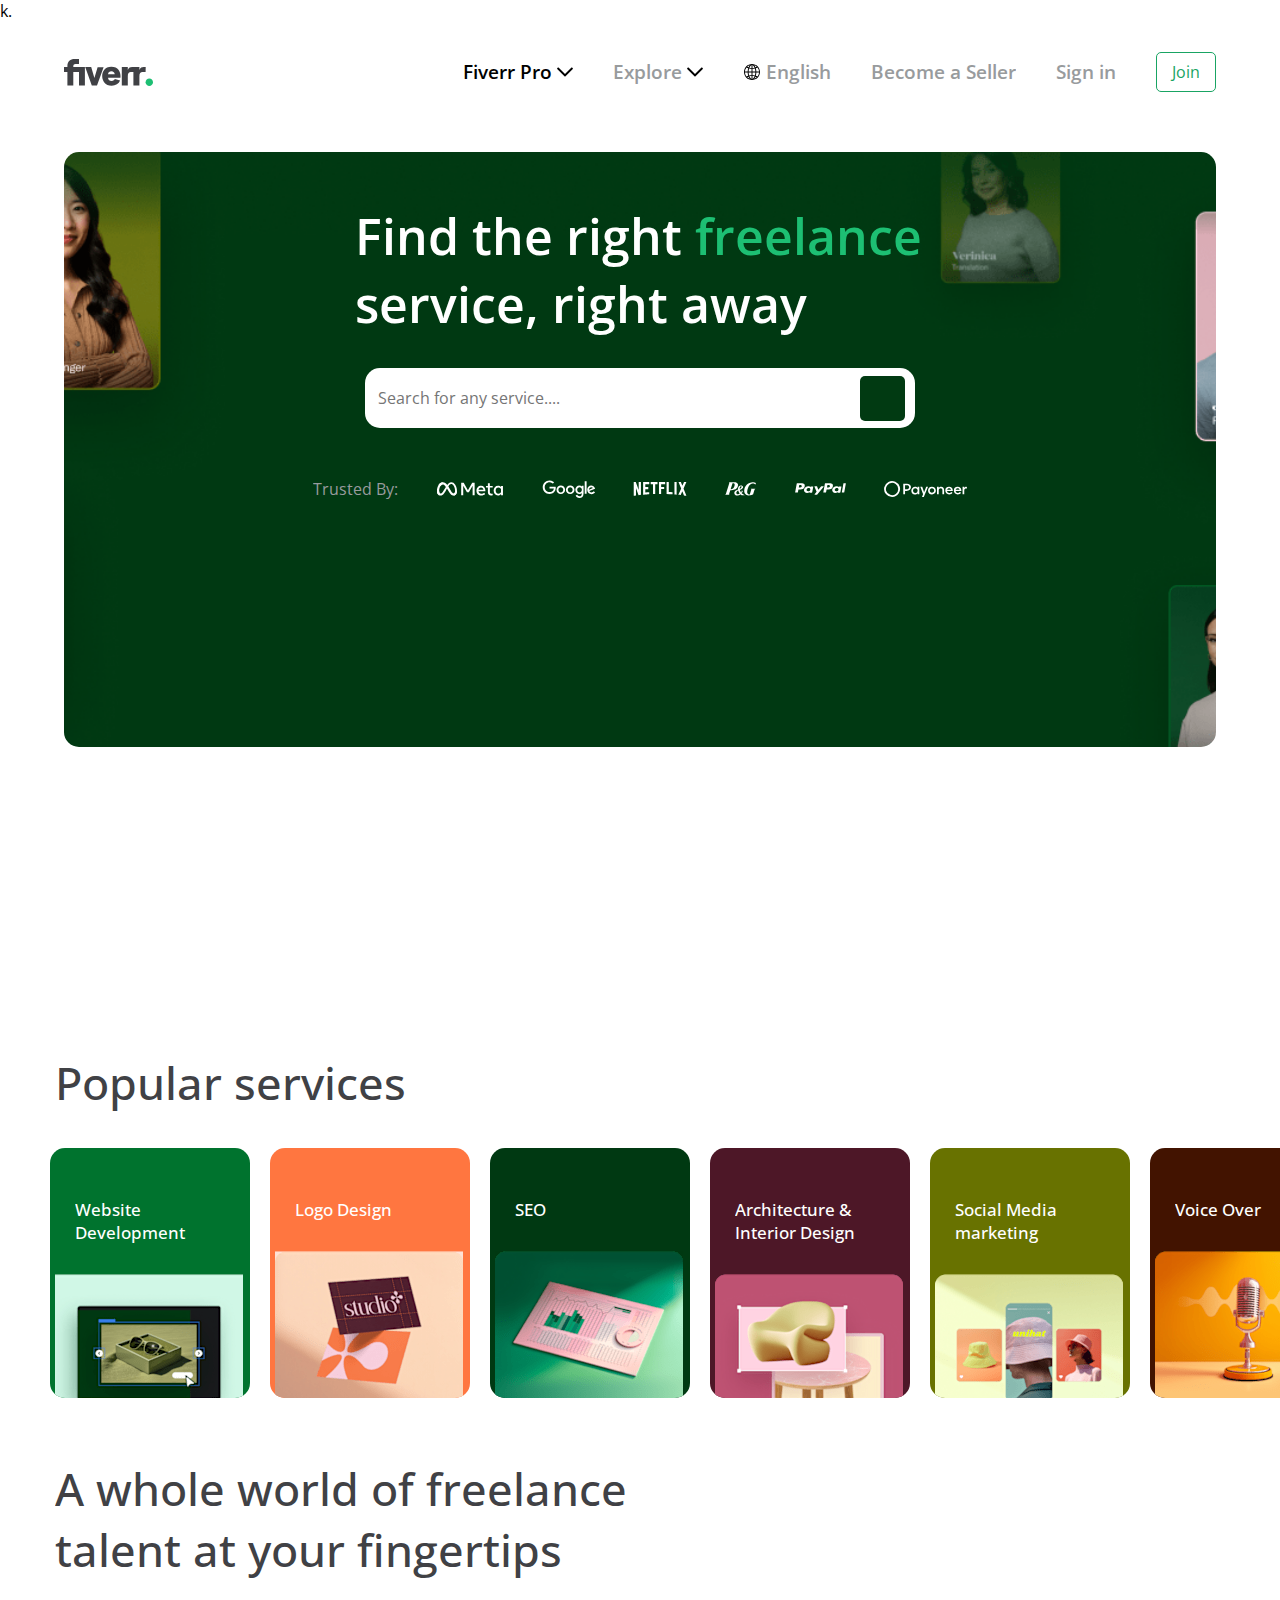
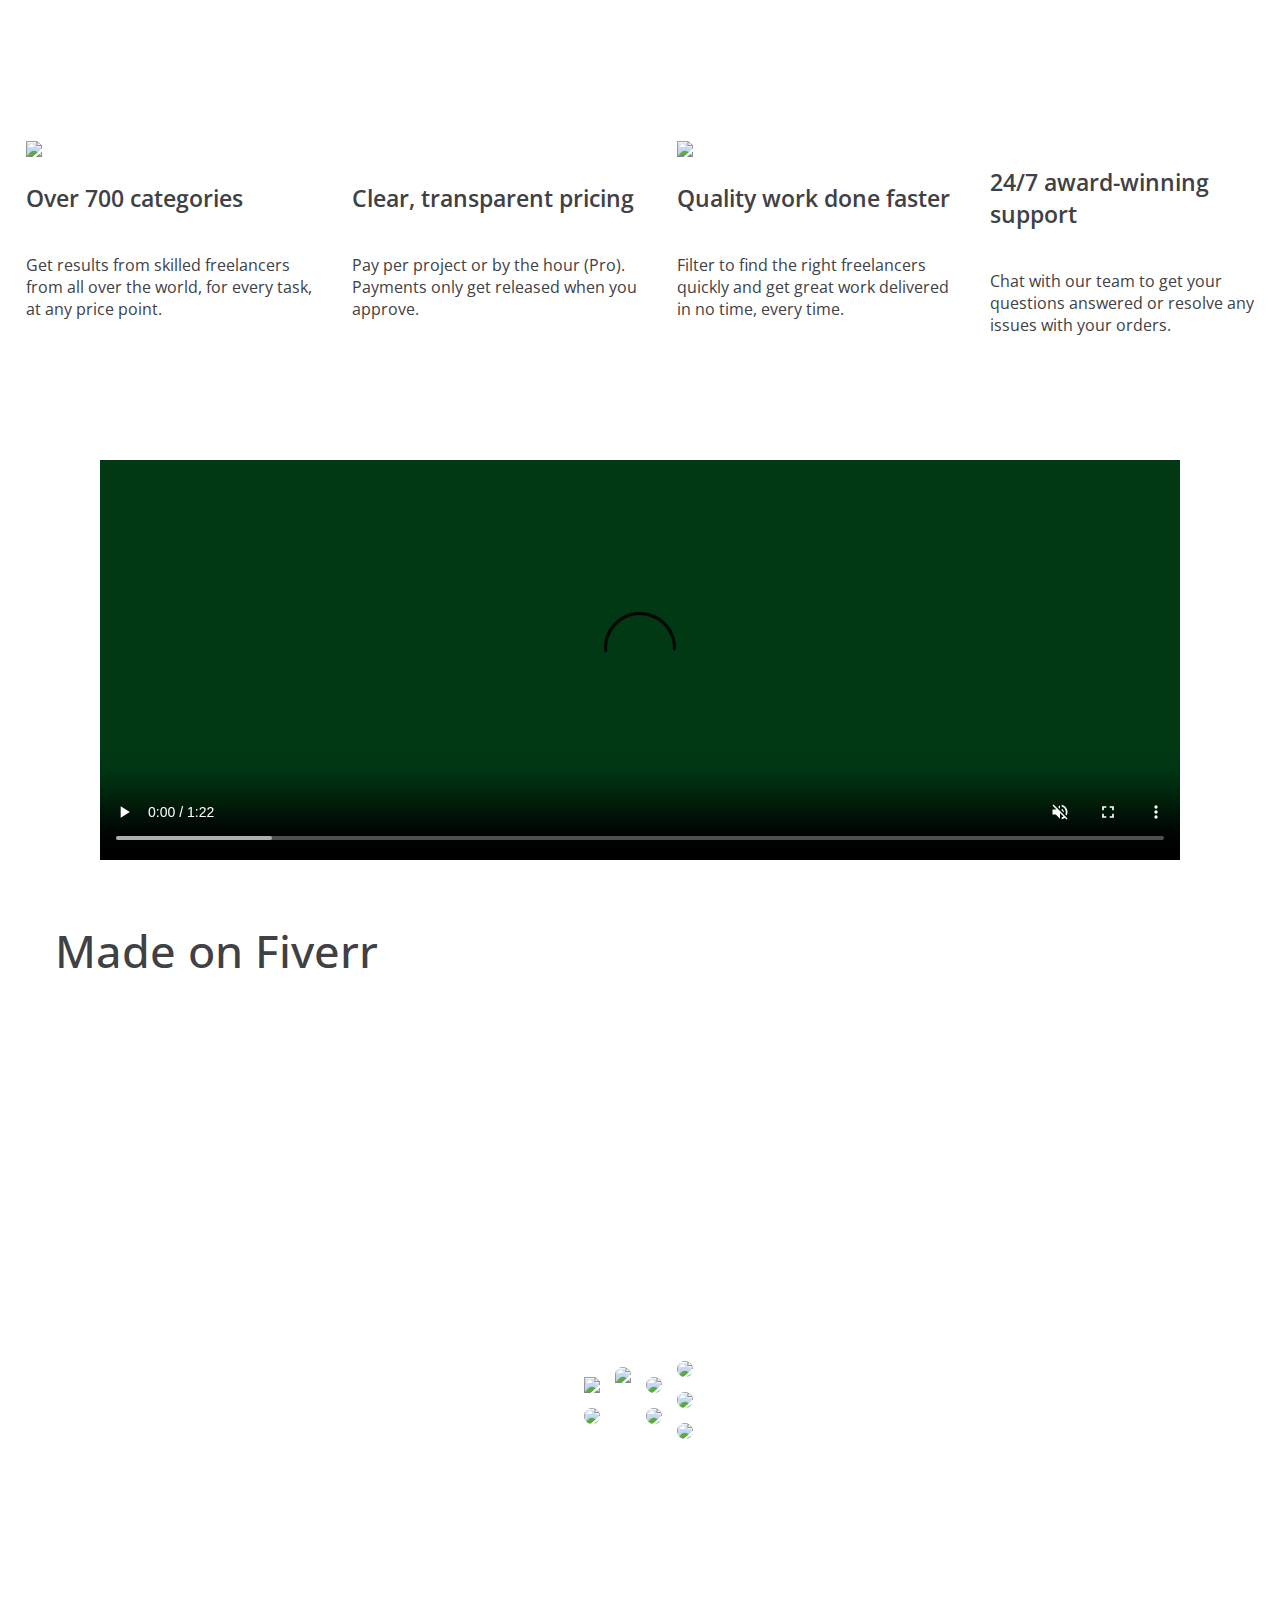
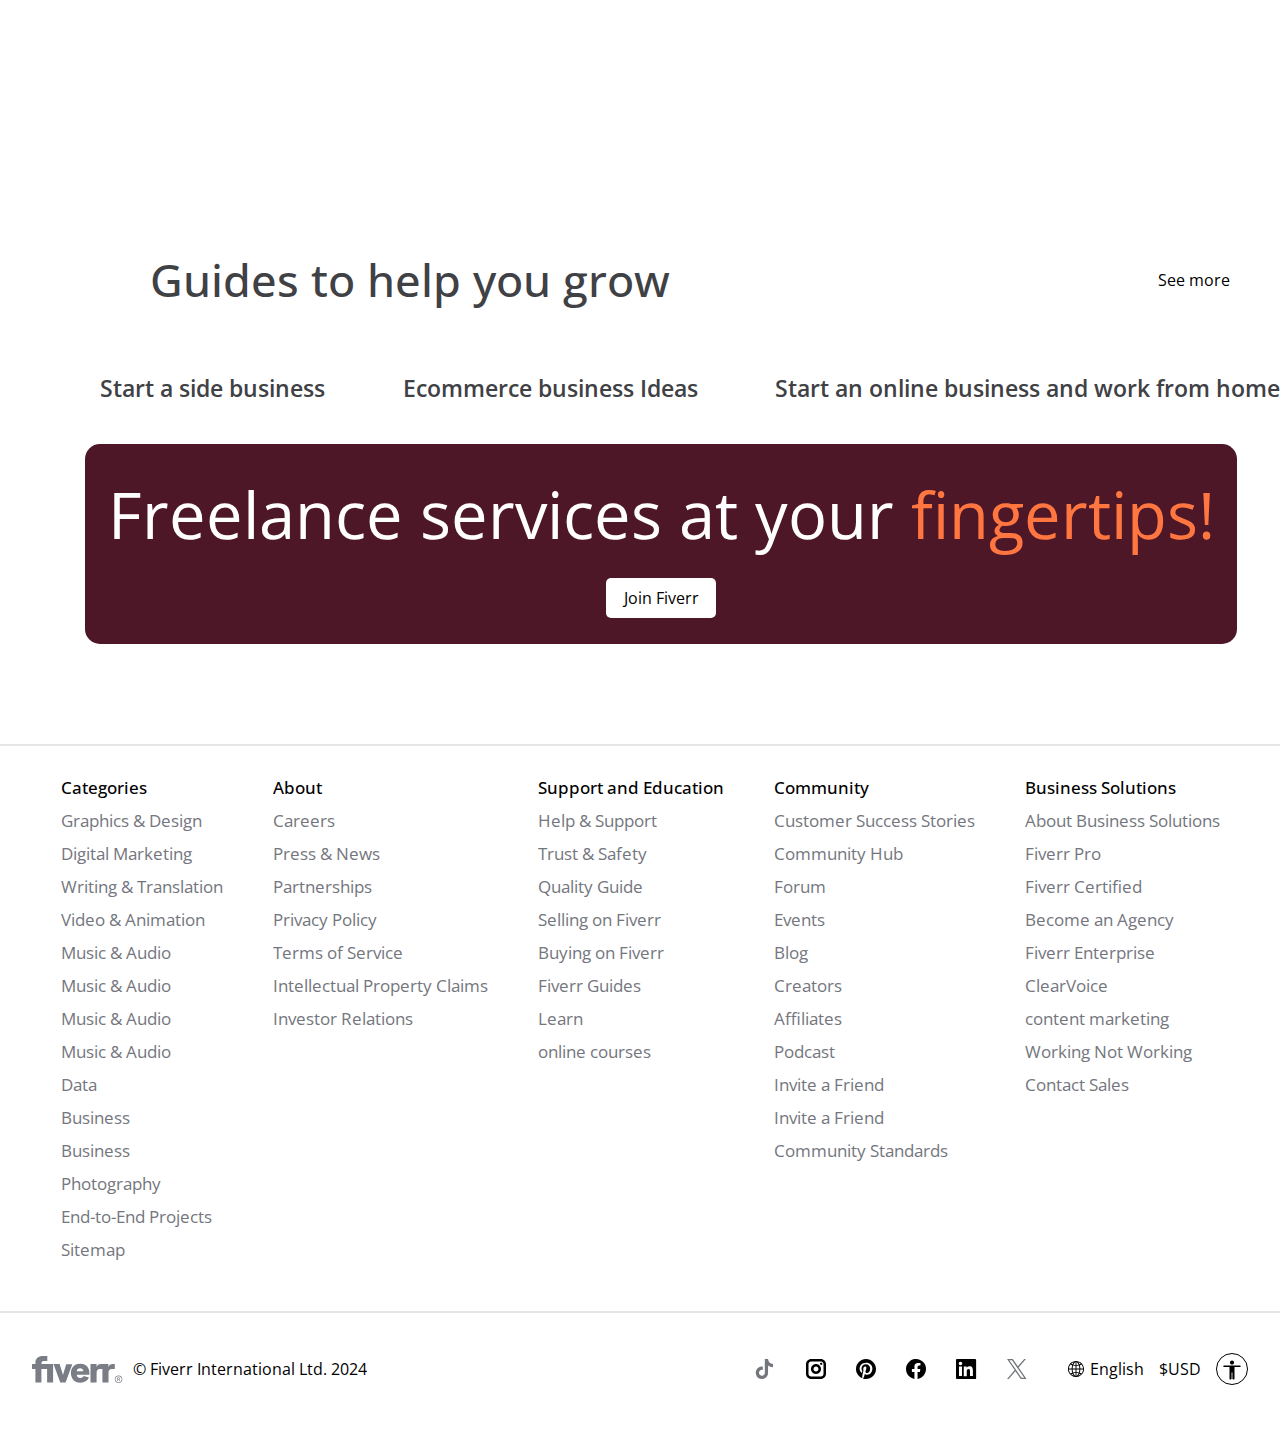
==== index.html @ 49eac2d9 "Rename fiverr.html to index.html" ====
<!DOCTYPE html>k.
<html lang="en">
<head>
    <meta charset="UTF-8">
    <meta http-equiv="X-UA-Compatible" content="IE=edge">
    <meta name="viewport" content="width=device-width, initial-scale=1.0">
    <title>fiverr | freelancing services</title>
    <link rel="stylesheet" href="fiverr.css">
    <link rel="stylesheet" href="https://fonts.googleapis.com/css2?family=Material+Symbols+Outlined:opsz,wght,FILL,GRAD@20..48,100..700,0..1,-50..200" />
    <link rel="preconnect" href="https://fonts.googleapis.com">
<link rel="preconnect" href="https://fonts.gstatic.com" crossorigin>
<link href="https://fonts.googleapis.com/css2?family=Open+Sans:ital,wght@0,300..800;1,300..800&display=swap" rel="stylesheet">
<link rel="icon" href="./favicon-16x16.74a458e.png">
</head>
<body>
 <div class="headercontainer">
    <div class="headerwrapper">
      <ion-icon name="menu-outline" class="menu"></ion-icon>
        <img src="./1e2366f4-18eb-4be0-b9a8-5302998aec8d.svg" class="logo">
        <div class="navs">
          <div class="nav1">
            <p  class="text6">Fiverr Pro</p>
            <img src="./80945bed-a5a5-4a89-9b7e-5814ccd77b61.svg" class="icon">
          </div>
          <div class="nav1">
            <p  class="text">Explore</p>
            <img src="./80945bed-a5a5-4a89-9b7e-5814ccd77b61.svg" class="icon">
          </div>
        <div class="nav1">
            <img src="./7c434e2d-4576-4649-bb97-3637333905e9.svg" class="icon">
            <p class="text">English</p>
        </div>
        <p  class="text">
            Become a Seller</p>
            <p  class="text">
                Sign in</p>
                <button class="btn">Join</button>
        </div>
        <p class="mobilejoin">Join</p>
        
    </div>

 </div>  
 <div class="herocontainer">
    <div class="herowrapper">
        <p class="text2">
            Find the right <span class="subtext"> freelance </span> service, right away
        </p>
          <div class="myinput">
            <input type="text" placeholder="Search for any service...." class="input">
            <div class="searchholder">
              <ion-icon name="search-outline"></ion-icon>
            </div>
          </div>
          <div class="lastdiv">
             <p class="txt3">Trusted By:</p>
             <img src="./meta.ff37dd3.svg" alt="">
             <img src="./google.e74f4d9.svg" alt="">
             <img src="./netflix.b310314.svg" alt="">
             <img src="./pg.22fca85.svg" alt="">
             <img src="./paypal.d398de5.svg" alt="">
             <img src="./payoneer.7c1170d.svg" alt="">

          </div>

    </div>
    <div class="hero2">
      <div class="boxwrapper">
      <div class="box">
        <img src="./programming-tech.49dbf0d.svg" class="cont1">
        <p class="cont2"> Programming <br>
          & Tech</p>
      </div>
      <p class="cont2out"> Programming <br> & Tech</p>
    </div>
        <div class="boxwrapper">
      <div class="box">
        <img src="./graphics-design.3272c08.svg" alt="" class="cont1">
        <p class="cont2">
         Graphics & <br> Design
        </p>
      </div>
      <p class="cont2out">
        Graphics & <br> Design
       </p>
      </div>
       <div class="boxwrapper">
      <div class="box">
        <img src="./digital-marketing.85e8846.svg" alt="" class="cont1">
        <p class="cont2">
         Digital <br> Marketing
        </p>
      </div>
      <p class="cont2out">
        Digital <br> Marketing
       </p>
      </div>
       <div class="boxwrapper">
      <div class="box">
        <img src="./writing-translation.dc66eb8.svg" alt="" class="cont1">
        <p class="cont2">
         Writing & <br> Translation
        </p>
      </div>
      <p class="cont2out">
        Writing & <br> Translation
       </p>
      </div>
       <div class="boxwrapper">
      <div class="box">
        <img src="./video-animation.21fb1d6.svg" alt="" class="cont1">
        <p class="cont2">
         Video & <br> Animation
        </p>
      </div>
      <p class="cont2out">
        Video & <br> Animation
       </p>
      </div>
       <div class="boxwrapper">
      <div class="box">
        <img src="./ai-services.40511da.svg" alt="" class="cont1">
        <p class="cont2">
         Ai <br> Services 
        </p>
      </div>
      <p class="cont2out">
        Ai <br> Services 
       </p>
      </div>
       <div class="boxwrapper">
      <div class="box">
        <img src="./music-audio.6a411f2.svg" alt="" class="cont1">
        <p class="cont2">
         Music & <br> Audio
        </p>
      </div>
     <p class="cont2out">
         Music & <br> Audio
        </p>
      </div>
        <div class="boxwrapper">
      <div class="box">
        <img src="./business.772c3c9.svg" alt="" class="cont1">
        <p class="cont2">
         Bussiness
        </p>
      </div>
      <p class="cont2out">
        Bussiness
       </p>
      </div>
       <div class="boxwrapper">
      <div class="box">
        <img src="./consulting.93989a4.svg" alt="" class="cont1">
        <p class="cont2">
         Consulting
        </p>
      </div>
      <p class="cont2out">
        Consulting
       </p>
      </div>
    </div>

 </div>
 <div class="hero3container">
  <p class="hero3text1"> Popular services</p>
 <div class="hero3">
  <div class="box2">
    <p class="cont2-2">Website  <br> Development</p>
    <img src="./website-development.png" class="cont2-1">
  </div>
  <div class="box2a">
    <p class="cont2-2"> Logo Design</p>
    <img src="./logo-design.png" class="cont2-1">
  </div>
  <div class="box2b">
    <p class="cont2-2">SEO</p>
    <img src="./seo.png" class="cont2-1">
  </div>
  <div class="box2c">
    <p class="cont2-2">Architecture & <br> Interior Design</p>
    <img src="./architecture-design.png" class="cont2-1">
  </div>
  <div class="box2d">
    <p class="cont2-2"> Social Media <br> marketing</p>
    <img src="./social-media-marketing.png" class="cont2-1">
  </div>
  <div class="box2e">
    <p class="cont2-2"> Voice Over</p>
    <img src="./voice-over.png" class="cont2-1">
  </div>
  <div class="box2f">
    <p class="cont2-2"> Software <br> Developement</p>
    <img src="./software-development.png" class="cont2-1">
  </div>
  <div class="box2g">
    <p class="cont2-2"> Data Science & ML</p>
    <img src="https://fiverr-res.cloudinary.com/q_auto,f_auto,w_188,dpr_1.0/v1/attachments/generic_asset/asset/798403f5b92b1b5af997acc704a3d21c-1702465156495/data-science.png" class="cont2-1">
  </div>
  <div class="box2h">
    <p class="cont2-2"> Product <br> Photography</p>
    <img src="./product-photography.png" class="cont2-1">
  </div>
  <div class="box2i">
    <p class="cont2-2">
      E-Commerce <br> Marketing
    </p>
    <img src="./e-commerce.png" class="cont2-1">
  </div>
  <div class="box2j">
    <p class="cont2-2"> Video Editting</p>
    <img src="./video-editing.png" class="cont2-1">
  </div>
  
 </div>
 <p class="hero3text2">A whole world of freelance  talent at your fingertips</p>
 
</div>
<div class="hero4">
  <div class="hero4a">
    <img src="https://fiverr-res.cloudinary.com/npm-assets/@fiverr/logged_out_homepage_perseus/categories.72379ee.svg" class="hero4icon">
  <p class="hero4text1">
    Over 700 categories
  </p>
  <p class="hero4text2">
    Get results from skilled freelancers <br> from all over the world, for every task, <br> at any price point.
  </p>
  </div>
  <div class="hero4a">
    <img src="https://fiverr-res.cloudinary.com/npm-assets/@fiverr/logged_out_homepage_perseus/handshake.287b5d3.svg" alt="" class="hero4icon">
    <p class="hero4text1"> Clear, transparent pricing</p>
    <p class="hero4text2">Pay per project or by the hour (Pro). <br> Payments only get released when you <br> approve.</p>
  </div>
  <div class="hero4a">
    <img src="https://fiverr-res.cloudinary.com/npm-assets/@fiverr/logged_out_homepage_perseus/lightning.2cded3f.svg" >
    <p class="hero4text1"> Quality work done faster</p>
    <p class="hero4text2">Filter to find the right freelancers <br> quickly and get great work delivered <br> in no time, every time.</p>

  </div>
  <div class="hero4a">
    <img src="https://fiverr-res.cloudinary.com/npm-assets/@fiverr/logged_out_homepage_perseus/support.660ad7f.svg" alt="">
    <p class="hero4text1">24/7 award-winning <br> support</p>
    <p class="hero4text2">Chat with our team to get your <br> questions answered or resolve any <br> issues with your orders.</p>
  </div>
 </div>
 <div class="hero5">
<video src="./How Fiverr Works EN Subs 16x9.mp4" autoplay muted  controls  class="vid"></video>
 </div>
  <p class="hero3text2">Made on Fiverr</p> 
 <div class="gridimage">
<div class="subgridimage">
  <img src="https://fiverr-res.cloudinary.com/image/upload/f_auto,q_auto,t_delivery_web_tile/v1/attachments/delivery/asset/423f75833ead4bd390316a7c48582bfb-1721047632/1.jpg" class="fiverMade">
  <img src="https://fiverr-res.cloudinary.com/image/upload/f_auto,q_auto,t_delivery_web_tile/v1/attachments/delivery/asset/b529eb62d7615470db833246d3613325-1718643422/3.jpg" class="fivermade">
</div>
<div class="subgridimage dif">
  <img src="https://fiverr-res.cloudinary.com/image/upload/f_auto,q_auto,t_delivery_web_tile/v1/attachments/delivery/asset/4c64c4a17d918f2582158e9544a9e727-1721163438/dimitri_color_seacraterbg.png" class="fivermade edit">
</div>
<div class="subgridimage">
  <img src="https://fiverr-res.cloudinary.com/image/upload/f_auto,q_auto,t_delivery_web_tile/v1/attachments/delivery/asset/d69bf889fd464eed1cc284a1e88514d9-1720568809/IMG_6905.png" class="fivermade">
  <img src="https://fiverr-res.cloudinary.com/image/upload/f_auto,q_auto,t_delivery_web_tile/v1/attachments/delivery/asset/5c43fb48b460ae066acbccd3800fe72f-1720771166/Rendering%202_Gold%20Rectangular%20Handles%20%28Aluminum%20Material%29.jpg" class="fivermade">
</div>
<div class="subgridimage">
  <img src="https://fiverr-res.cloudinary.com/image/upload/f_auto,q_auto,t_delivery_web_tile/v1/attachments/delivery/asset/a3437df5d01ad5e632067c9de89df85f-1718757034/4.jpg" class="fivermade">
  <img src="https://fiverr-res.cloudinary.com/image/upload/f_auto,q_auto,t_delivery_web_tile/v1/attachments/delivery/asset/e8c89ade6d9b1426867ead3226990623-1720518383/1.png" class="fivermade">
  <img src="https://fiverr-res.cloudinary.com/image/upload/f_auto,q_auto,t_delivery_web_tile/v1/attachments/delivery/asset/0e0e419900f2613f8ed93fa832942e36-1722154888/D1.jpg" class="fivermade">
</div>
 </div>
 <div class="hero6">
  <div class="uptext">
    <p class="hero3text27">Guides to help you grow</p>
    <p class="hero4text10">See more</p>
  </div>
  <div class="downimage">
    <div>
      <img src="https://fiverr-res.cloudinary.com/q_auto,f_auto,w_430,dpr_1.0/v1/attachments/generic_asset/asset/0c7c1b07050e6ea2a0901861b48b6264-1658846941284/side%20hustle.jpeg" alt="">
      <p class="hero4text1">Start a side business</p>
    </div>
    <div>
      <img src="https://fiverr-res.cloudinary.com/q_auto,f_auto,w_430,dpr_1.0/v1/attachments/generic_asset/asset/687d698a96f4eef875648319685ffeed-1687027332007/1685561103924-12profitableecommercebusinessideasyoucanstarttoday.jpg" alt="">
      <p class="hero4text1">Ecommerce business Ideas</p>
    </div>
    <div>
      <img src="https://fiverr-res.cloudinary.com/q_auto,f_auto,w_430,dpr_1.0/v1/attachments/generic_asset/asset/5907f56b0e099c84efe5f480840f43a2-1593446948907/home%20based%20online%20business-fiverr.jpg" alt="">
      <p class="hero4text1">Start an online business and work from home</p>
    </div>
  </div>
 </div>
 <div class="correct">
 <div class="hero7">
        <p class="hero7text">Freelance services at your <span class="spantext"> fingertips! </span> </p>
        <button class="btn3">Join Fiverr</button>
 </div>
</div>
 <div class="line"></div>
 <div class="footer">
  <div class="categories textspace">
    <p class="headline">Categories</p>
    <p class="w">Graphics & Design</p>
    <p class="w">Digital Marketing</p>
    <p class="w">Writing & Translation</p>
    <p class="w"> Video & Animation</p>
    <p class="w">Music & Audio</p>
    <p class="w">Music & Audio</p>
    <p class="w">Music & Audio</p>
    <p class="w"> Music & Audio</p>
    <p class="w">Data</p>
    <p class="w">Business</p>
    <p class="w">Business</p>
    <p class="w">Photography</p>
    <p class="w">End-to-End Projects</p>
    <p class="w">Sitemap</p>
  </div>
  <div class="about textspace">
    <p class="headline">About</p>
    <p class="w">Careers</p>
    <p class="w">Press & News</p>
    <p class="w">Partnerships</p>
    <p class="w">Privacy Policy</p>
    <p class="w">Terms of Service</p>
    <p class="w">Intellectual Property Claims</p>
    <p class="w">Investor Relations</p>
  </div>
  <div class="Support textspace ">
    <p class="headline">Support and Education</p>
    <p class="w">Help & Support</p>
    <p class="w">Trust & Safety</p>
    <p class="w">Quality Guide</p>
    <p class="w">Selling on Fiverr</p>
    <p class="w">Buying on Fiverr</p>
    <p class="w">Fiverr Guides</p>
    <p class="w">Learn</p>
    <p class="w">online courses</p>
  </div>

  <div class="community textspace">
    <p class="headline">Community</p>
    <p class="w">Customer Success Stories</p>
    <p class="w">Community Hub</p>
    <p class="w">Forum</p>
    <p class="w">Events</p>
    <p class="w">Blog</p>
    <p class="w">Creators</p>
    <p class="w">Affiliates</p>
    <p class="w">Podcast</p>
    <p class="w">Invite a Friend</p>
    <p class="w">Invite a Friend</p>
    <p class="w">Community Standards</p>
  </div>
  <div class="business textspace">
    <p class="headline">Business Solutions</p>
    <p class="w">About Business Solutions</p>
    <p class="w">Fiverr Pro</p>
    <p class="w">Fiverr Certified</p>
    <p class="w">Become an Agency</p>
    <p class="w">Fiverr Enterprise</p>
    <p class="w">ClearVoice</p>
    <p class="w">content marketing</p>
    <p class="w">Working Not Working</p>
    <p class="w">Contact Sales</p>
  </div>


 </div>
 <div class="line2"></div>
 <div class="lastfooter">
  <div class="lastwrapper">
  <div class="left">
    <img src="./66c16423-942b-4642-ab2e-3d4eb817eb23.svg">
    <p class="copyright">© Fiverr International Ltd. 2024</p>
  </div>
  <div class="rihgt">
    <div class="socials">
      <img src="./951eda56-46fc-46d7-951a-89460f27f5cb.svg" alt="">
      <img src="./135c1038-44f7-4bd3-ab47-33a7df411649.svg" alt="">
      <img src="./9a347ac8-3c97-44fd-880d-ca8729c31aba.svg" alt="">
      <img src="./cb700bdc-91ca-49d6-9621-d596afd7c211.svg" alt="">
      <img src="./78497275-765d-4fa9-b9d2-47d0b38e4dae.svg" alt="">
      <img src="./a4667013-5227-45b2-9396-765e51d966c8.svg" alt="">
    </div>
    <div class="frac">
    <div class="lang">
      <img src="./7c434e2d-4576-4649-bb97-3637333905e9.svg" alt="">
      <p>English</p>
    </div>
    <p>$USD</p>
    <img src="./8b5bc579-dda5-431c-b612-411b313a5eff.svg" alt="">
  </div>
</div>
</div>
 </div>
 <script type="module" src="https://unpkg.com/ionicons@7.1.0/dist/ionicons/ionicons.esm.js"></script>
<script nomodule src="https://unpkg.com/ionicons@7.1.0/dist/ionicons/ionicons.js"></script>
</body>
</html>
---- fiverr.css ----
*{
    box-sizing: border-box;
    margin: 0;
    font-size: 16px;
    font-family: "Open Sans", sans-serif; 
    overflow-x: hidden;
   
    
}
.headercontainer{
    width: 100%;
    height: 100px;
    display: flex;
    align-items: center;
    justify-content: center;
    /* background-color: blue; */
 
}
.headerwrapper{
    width: 90%;
    height: 100%;
    display: flex;
    justify-content: space-between;
    align-items: center;
    
    
    /* background-color: blueviolet; */
}
.nav1{
    display: flex;
    align-items: center;
    gap:5px 
}
.navs{
    display: flex;
    align-items: center;
    justify-content: space-around;
    gap: 40px;

}
.btn{
    background-color: transparent;
    width: 60px;
    height: 40px;
    border: 1px solid #19A463 ;
    border-radius: 5px;
    color: #19A463;
}
.text{
    font-weight: 600;
    color: #989B9D;
    font-size: 19px;

}
.herocontainer{
    width: 100%;
    height: 100vh;
    display: flex;
    align-items: center;
    margin-top: 30px;
     flex-direction: column; 
    /* background-color: blue; */
}
.herowrapper{
    width: 90%;
    height: 70%;
    background-image: url(./hero-xl-x1.png);
    background-size: cover;
    /* overflow: hidden; */
    background-repeat: no-repeat;
  background-position: center; 
  border-radius: 15px;
  display: flex;
  flex-direction: column;
  
  align-items: center;
}
.text2{
    margin-bottom: 30px;
    margin-top: 50px;
    font-size: 50px;
    font-weight: 600;
    color: white;
    width: 570px;
    
}
.subtext{
    color: #1DBF73;
    font-size: 50px;
    font-weight: 600;
}
.myinput{
    width: 550px;
    height: 60px;
    background-color: white;
    display: flex;
    align-items: center;
    border-radius: 15px;
    justify-content: space-between;
}

.material-symbols-outlined {
  font-variation-settings:
  'FILL' 0,
  'wght' 400,
  'GRAD' 0,
  'opsz ' 24
  
  
}
.searchholder{
    color: white;
    width: 45px;
    height: 45px;
    border-radius: 5px;
    display: flex;
    justify-content: center;
    align-items: center;
    background-color: #013A12;
    margin-right: 10px;
    overflow: hidden;

}
.input{
    border: none;
    outline: none;
  flex: 1;
  padding-left: 13px;

}
.text6{
    font-weight: 600;
    color: black;
    font-size: 19px;


}
.lastdiv{
    width: 60%;
    display: flex;
    align-items: center;
    justify-content: space-around;
    margin-top: 50px;
    margin-bottom: 40px;
}
.txt3{
    color: #989B9D;
    
}
.box{
    height: 120px;
    width: 120px;
    background-color: #F7FFFB;
    border-radius: 15px;
    box-shadow: 0 0 10px rgba(0, 0, 0, 0.3);
    
}
.hero2{
    gap: 20px;
    justify-content: center;
    width: 90%;
    height: 30%;
    display: flex;
    align-items: center;
    margin-top: 50px;
    /* background-color: #013A12; */
}
.cont1{
    margin-top: 15px;
    margin-left: 10px;
}
.cont2{
    margin-left: 10px;
    margin-top: 8px;
    color: black;
    font-weight: 700;
    font-size: 15px;
}
.hero3{
    width: 100%;
    height: 100%;
    display: flex;
    align-items: center;
    justify-content: space-between;
    overflow-x: scroll;
    gap: 20px; 
    margin-left: 50px;
    
}
.box2{
   min-width: 200px;
    height: 250px;
    border-radius: 15px;
    background-color: #00732E;
    overflow: hidden;
    
    
   
}
.hero3container{
    
    width: 100%;
    height: 50%;
}

.hero3text1{
    font-size: 45px;
    font-weight: 500;
    color: #404145;
    margin-left: 55px;
    margin-bottom: 35px;
}
.cont2-2{
    font-size: 17px;
    font-weight: 500;
    margin-top: 50px;
    margin-bottom: 30px;
    margin-left: 25px;
    color: white;
}
.cont2-1{
    margin-left: 5px;
}
.box2a{
    min-width: 200px;
     height: 250px;
     border-radius: 15px;
     background-color: #FF7640;
     overflow: hidden;}
     .box2b{
        min-width: 200px;
         height: 250px;
         border-radius: 15px;
         background-color: #003912;
         overflow: hidden;}
         .box2c{ 
            min-width: 200px;
             height: 250px;
             border-radius: 15px;
             background-color: #4D1727;
             overflow: hidden;}
             .box2d{
                min-width: 200px;
                 height: 250px;
                 border-radius: 15px;
                 background-color: #687200;
                 overflow: hidden;}
                 .box2e{
                    min-width: 200px;
                     height: 250px;
                     border-radius: 15px;
                     background-color: #421300;
                     overflow: hidden;}
                     .box2f{
                        min-width: 200px;
                         height: 250px;
                         border-radius: 15px;
                         background-color: #254200;
                         overflow: hidden;}
                         .box2g{
                            min-width: 200px;
                             height: 250px;
                             border-radius: 15px;
                             background-color: #8F2900;
                             overflow: hidden;}
                             .box2h{
                                min-width: 200px;
                                 height: 250px;
                                 border-radius: 15px;
                                 background-color: #687200;
                                 overflow: hidden;}
                                 .box2i{
                                    min-width: 200px;
                                     height: 250px;
                                     border-radius: 15px;
                                     background-color: #1F8447;
                                     overflow: hidden;}
                                     .box2j{
                                        min-width: 200px;
                                         height: 250px;
                                         border-radius: 15px;
                                         background-color: #BE5272;
                                         overflow: hidden;}
.hero3text2{
    margin-top: 60px;
    font-size: 45px;
    font-weight: 500;
    color: #404145;
    margin-left: 55px;
    width: 580px;
    /* margin-bottom: 35px; */
}
.hero4{ 
    width: 100%; 
    height: 40vh;
    display: flex;
    align-items: center;
    justify-content: center;
    /* margin-left: 50px; */
    margin-top: 70px;
    gap: 40px; 
    overflow: hidden;
    /* padding-right: 100px; */
    /* background-color: #00732E; */
}
.hero4text2{
    color:#404145 ;
}
.hero4text1{
    font-size: 23px;
    color:#404145 ;
    font-weight: 600;
    margin-bottom: 40px;
    margin-top: 20px;
}
.hero5{
    width: 100%;
    height: auto;
    display: flex;
    justify-content: center;
    
    /* background-color: #8F2900; */
}
.vid{
    margin-top: 50px;
    height: 400px;
    width: 1800px;
    object-fit: cover;
margin-right: 100px;
    margin-left: 100px;
}
.gridimage{
    width: 100%;
    height: auto;
}
.hero6{
    width: 100%;
    height: auto;
    display: flex;
    padding-left: 100px;
    justify-content: center;
    flex-direction: column;

}
.uptext{ 
    /* width: 90%; */
    display: flex;
    align-items: center;
    justify-content: space-between;
    margin-bottom: 20px;
}
.hero3text27{
    margin-left: 50px;
    font-size: 45px;
    font-weight: 500;
    color: #404145;
    
}
.hero4text10{
    color: black;
    margin-right: 50px;
}
.downimage{
    /* width: 90%; */
    display: flex;
    align-items: center;
    justify-content: space-between;
    gap: 50px;
}
.downimage img{

    height: 250px;
}
.hero7{
    width: 90%;
    height: 200px;
    background-color: #4D1727;
    display: flex;
    flex-direction: column;
    justify-content: center;
    align-items: center;
    border-radius: 15px;
    margin-left: 85px;

}
.hero7text{
    font-size: 65px;
    color: white;
    margin-bottom: 20px;
}
.btn3{
    width: 110px;
    height: 40px;
    background-color: white;
    border: none;
    border-radius: 5px;
}
.spantext{
    font-size: 65px;
    color: #FF7640 ;
}
.headline{
    font-size: 17px;
    color: black;
    font-weight: 500;
}
.w{
    font-size: 17px;
    color: #74767E;
}
.footer{
    display: flex;
    justify-content: center;
    gap: 50px;
}
.line{
    width: 100%;
    height: 2px;
    background-color: #E4E5E7;
    margin-top: 100px;
    margin-bottom: 30px;
}
.textspace{
    display: flex;
    flex-direction: column;
    gap: 10px;
}
.line2{
    width: 100%;
    height: 2px;
    background-color:#E4E5E7 ;
    margin-top: 50px;
    margin-bottom: 40px;
}
.gridimage{
    width: 95%;
    height: 82vh;
    display: flex;
    justify-content: center;
    gap: 15px;
    margin-left: 30px;
    margin-top: 50px;
    margin-bottom: 80px;
}
.subgridimage{
    display: flex;
    flex-direction: column;
    justify-content: center;
    gap: 15px;
}
.fivermade{
    border-radius: 13px;
}
.edit{
    padding-bottom: 50px;
}
.lastfooter{
    width: 100%;
    height: auto;
    display: flex;
    justify-content: center;
    margin-bottom: 50px;
}
.lastwrapper{
    width: 95%;
    display: flex;
    align-items: center;
    justify-content: space-between;
}
.left{
    display: flex;
    align-items: center;
    gap: 10px;
}
.rihgt{
    display: flex;
    align-items: center;
    gap: 40px;
}
.socials{
    display: flex;
    align-items: center;
    gap: 30px;
}
.lang{
    display: flex;
    align-items: center;
    gap: 5px;
}
.menu{
    display: none;
}
.mobilejoin{
    display: none;
}
.cont2out{
    display: none;
}
.boxwrapper{
    display: none;
}




@media only screen and (max-width: 600px){
      .headerwrapper{
        display: flex;
        align-items: center;
        justify-content: space-between;

      }
    .navs{
        display: none;
    }
    .menu{
        display: flex;
        font-size: 40px;
    }
    .mobilejoin{
        display: flex;
        font-weight: 800;
        color: #74767E;
    }
    .herowrapper{
        width: 100%;
        height: 45%;
        
        
    }
    .myinput{
        width: 90%;
        margin-bottom: 5px;
        
    }
    .searchholder{
        width: 10%;
        height: 65%;
    }
.lastdiv{
    display: none;
}
.text2{
    margin-top: 35px;
    font-size: 35px;
    width: 370px;
    text-align: center;
}
.subtext{
    font-size: 35px;
}
.hero2{
     flex-wrap: wrap; 
     gap: 25px;
     /* background-color: #00732E; */
    
}
.hero3text1{
    font-size: 30px;
    margin-top: 10px;
    margin-bottom: 5%;
    margin-left: 10%;
}

    
.cont2{
    display: none;
}
.w{
    display: none;
}
.footer{
    flex-direction: column;
    gap: 30px;
    margin-left: 40px;
}

.box{
    width: 70px;
    height: 70px;
    display: flex;
    align-items: center;
    justify-content: center;
}

.cont2out{
    display: flex;
    color: black;
    font-weight: 700;
    font-size: 15px;

}
.cont1{
    margin-top: 0;
    margin-left: 0;

}

.boxwrapper{
    display: flex;
    flex-direction: column;
    justify-content: center;
    gap: 10px;
}
.hero3{
    margin-left: 25px;
}
.hero4{
    display: flex;
    flex-direction: column;
    align-items: center;
    height: auto;
}
.hero3text2{
    margin-left: 10%;
    font-size: 30px;
  margin-bottom: 5px;
    width: 350px;
}
.hero6{
    display: none;
}
.vid{
    width: 1800px;
    margin-top: 20%;
    height: 400px;; 
    object-fit: cover;
margin-right: 20%;
    margin-left:20%;
}
.hero5{
overflow: hidden;
    width: 100%;

    
}
.subgridimage{
    display: flex;
  flex-direction: row;
}
.gridimage{
    margin-top: 5px;
    flex-direction: column;
    width: 80%;
    overflow: hidden;
    gap: 50px;
    margin-bottom: 10;
}
.dif{
    display: none;
}

    
.hero7{
    width: 90%;
    height: 300px;
    margin-left: 0;
}
.correct{
    width: 100%;
    height: auto;
    display: flex;
    justify-content: center;
}
.hero7text{
    font-size: 35px;
    text-align: center;
    width: 80%;
}
.spantext{
    font-size: 35px;
}
.left{
    flex-direction: column;
}
.lastwrapper{
    flex-direction: column;
    gap: 15px;
}
.rihgt{
gap: 10px;
flex-direction: column;
}
.socials{
    gap: 15px;
}
.frac{
    display: flex;
    align-items: center;
    gap: 15px;
}
}
.frac{
    display: flex;
    align-items: center;
    gap: 15px;
}
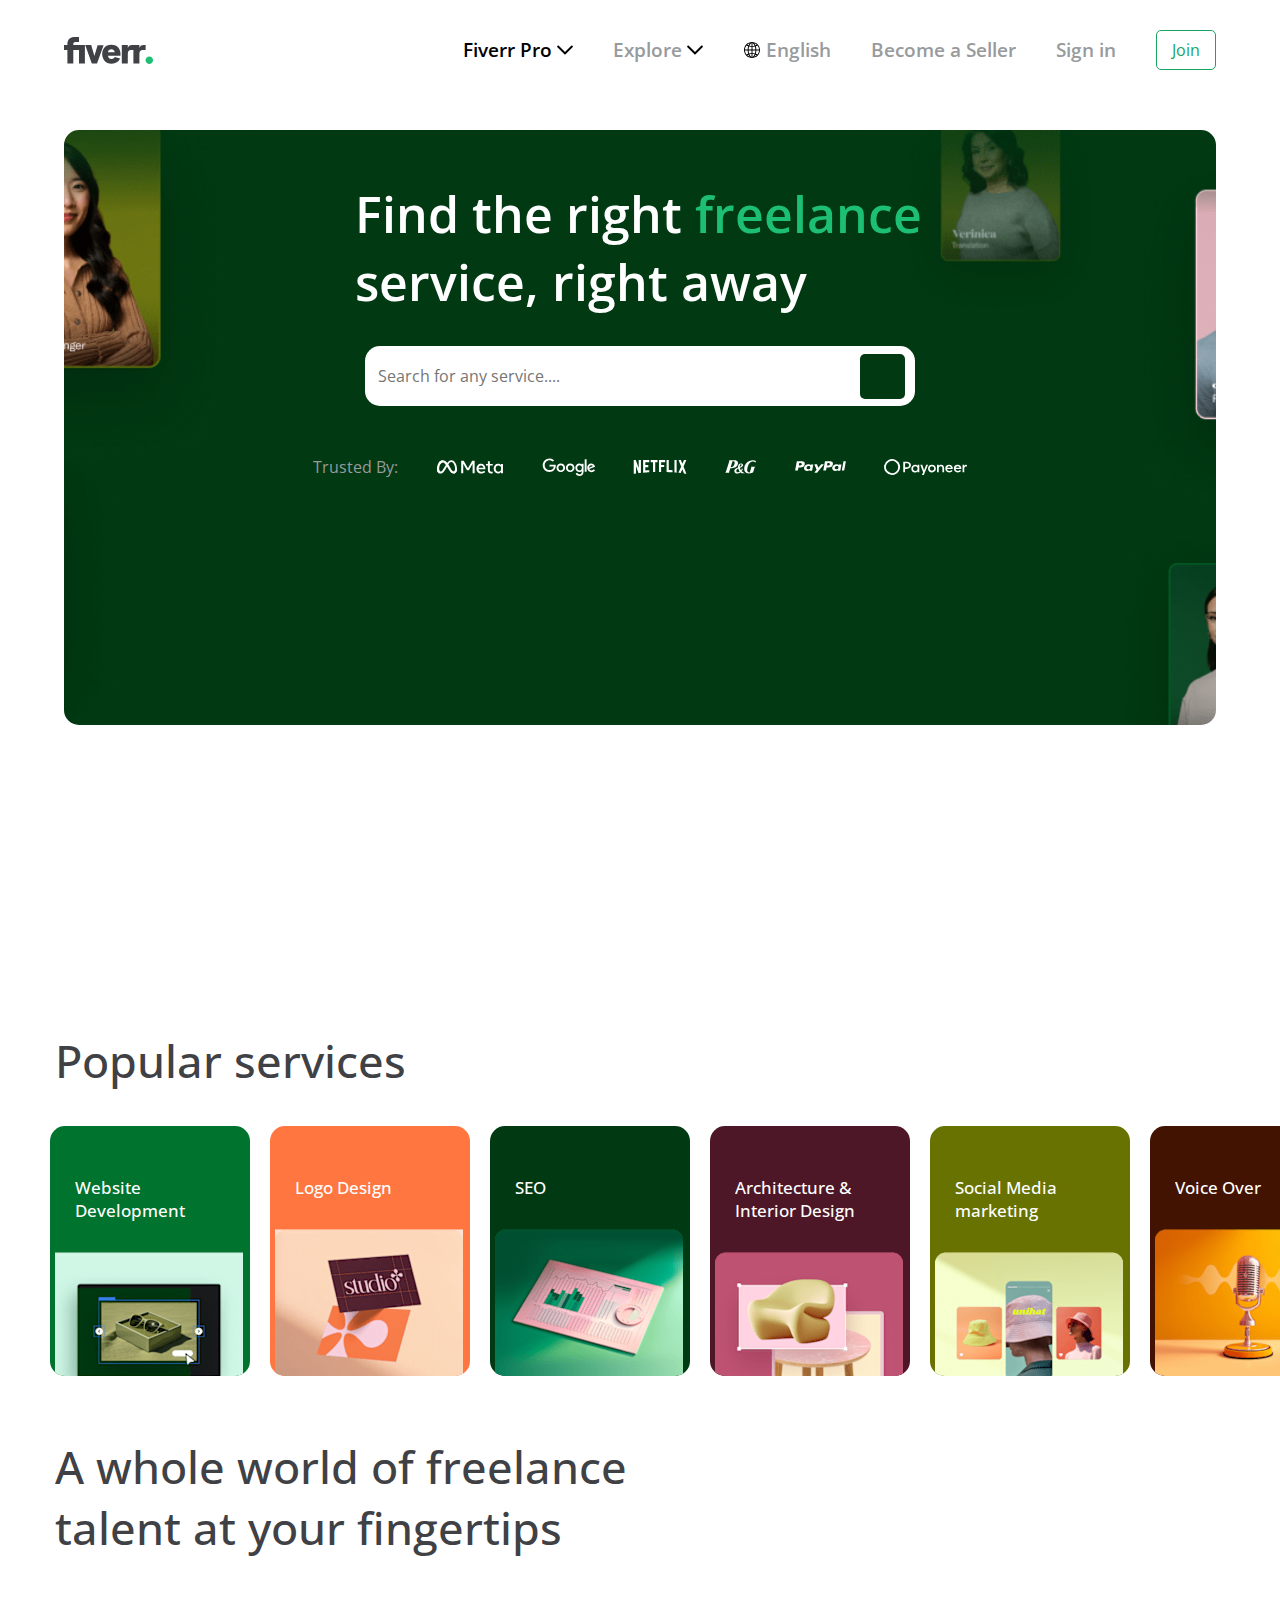
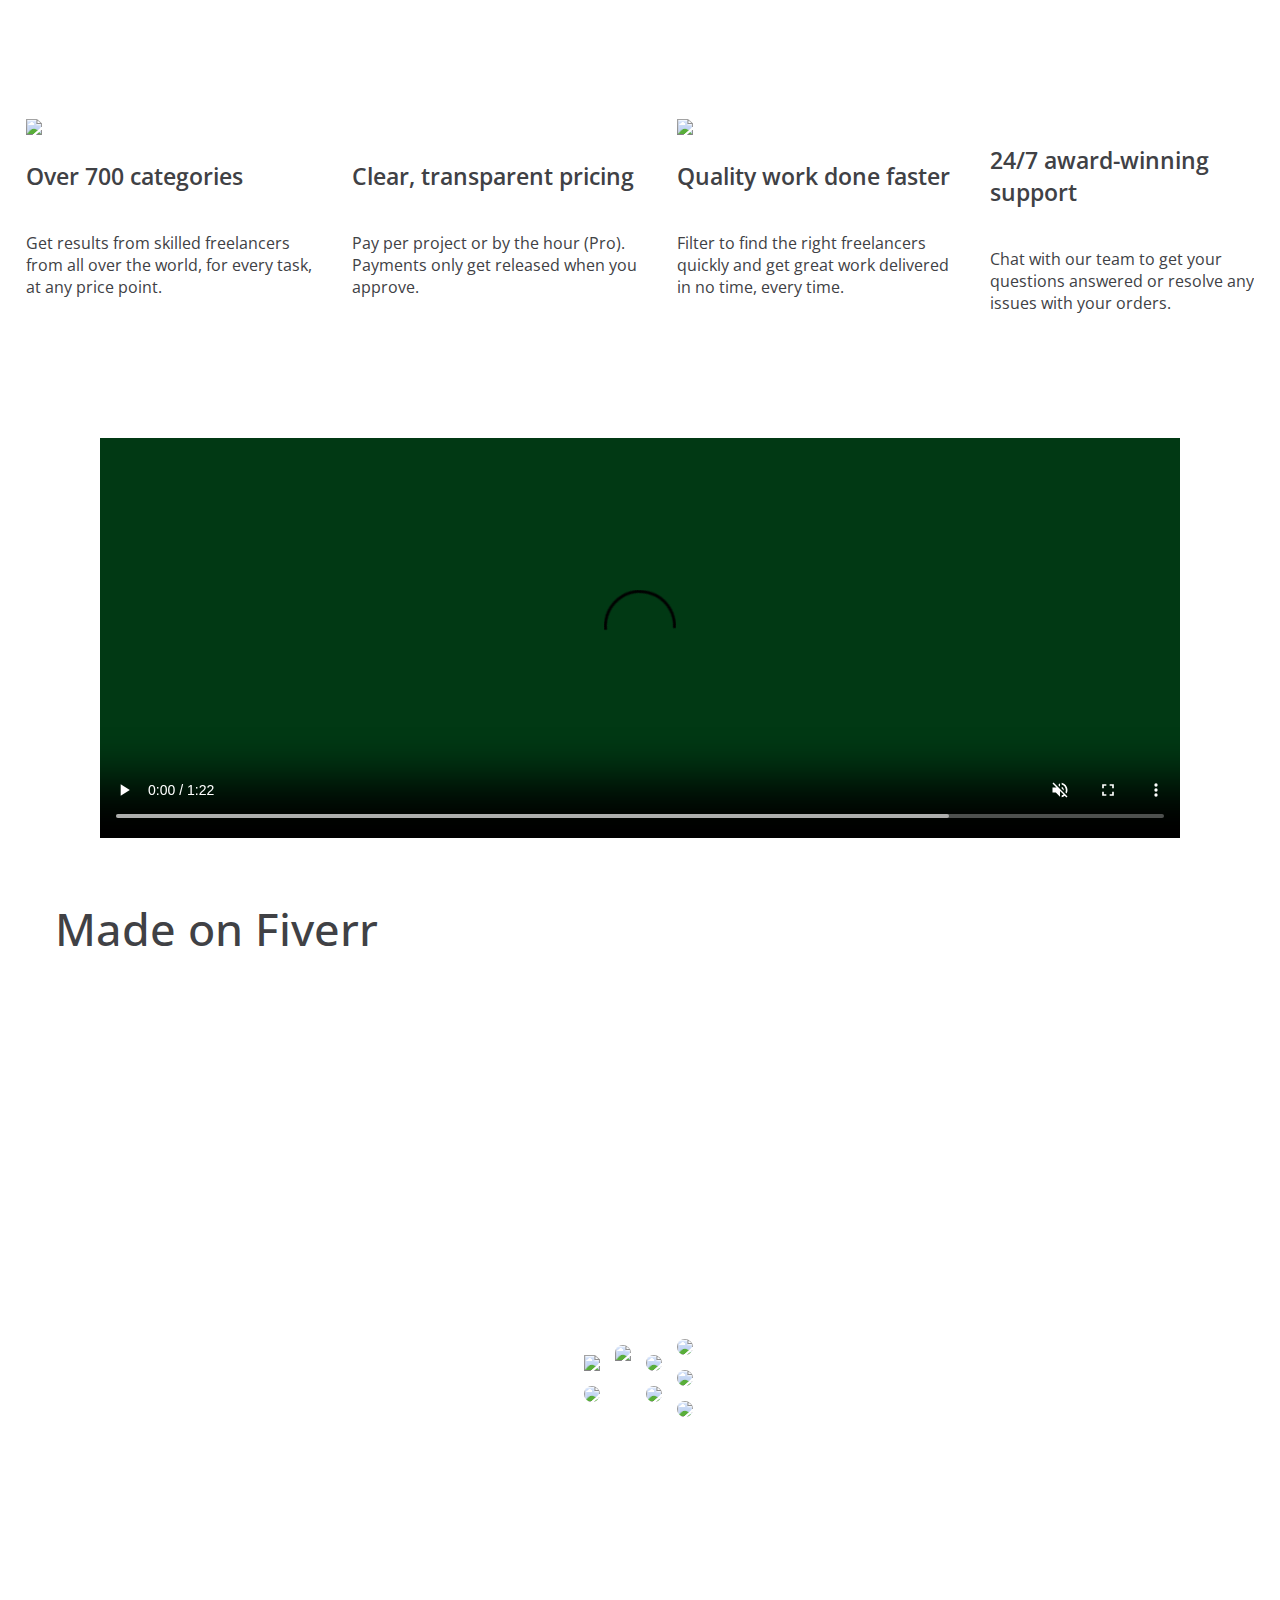
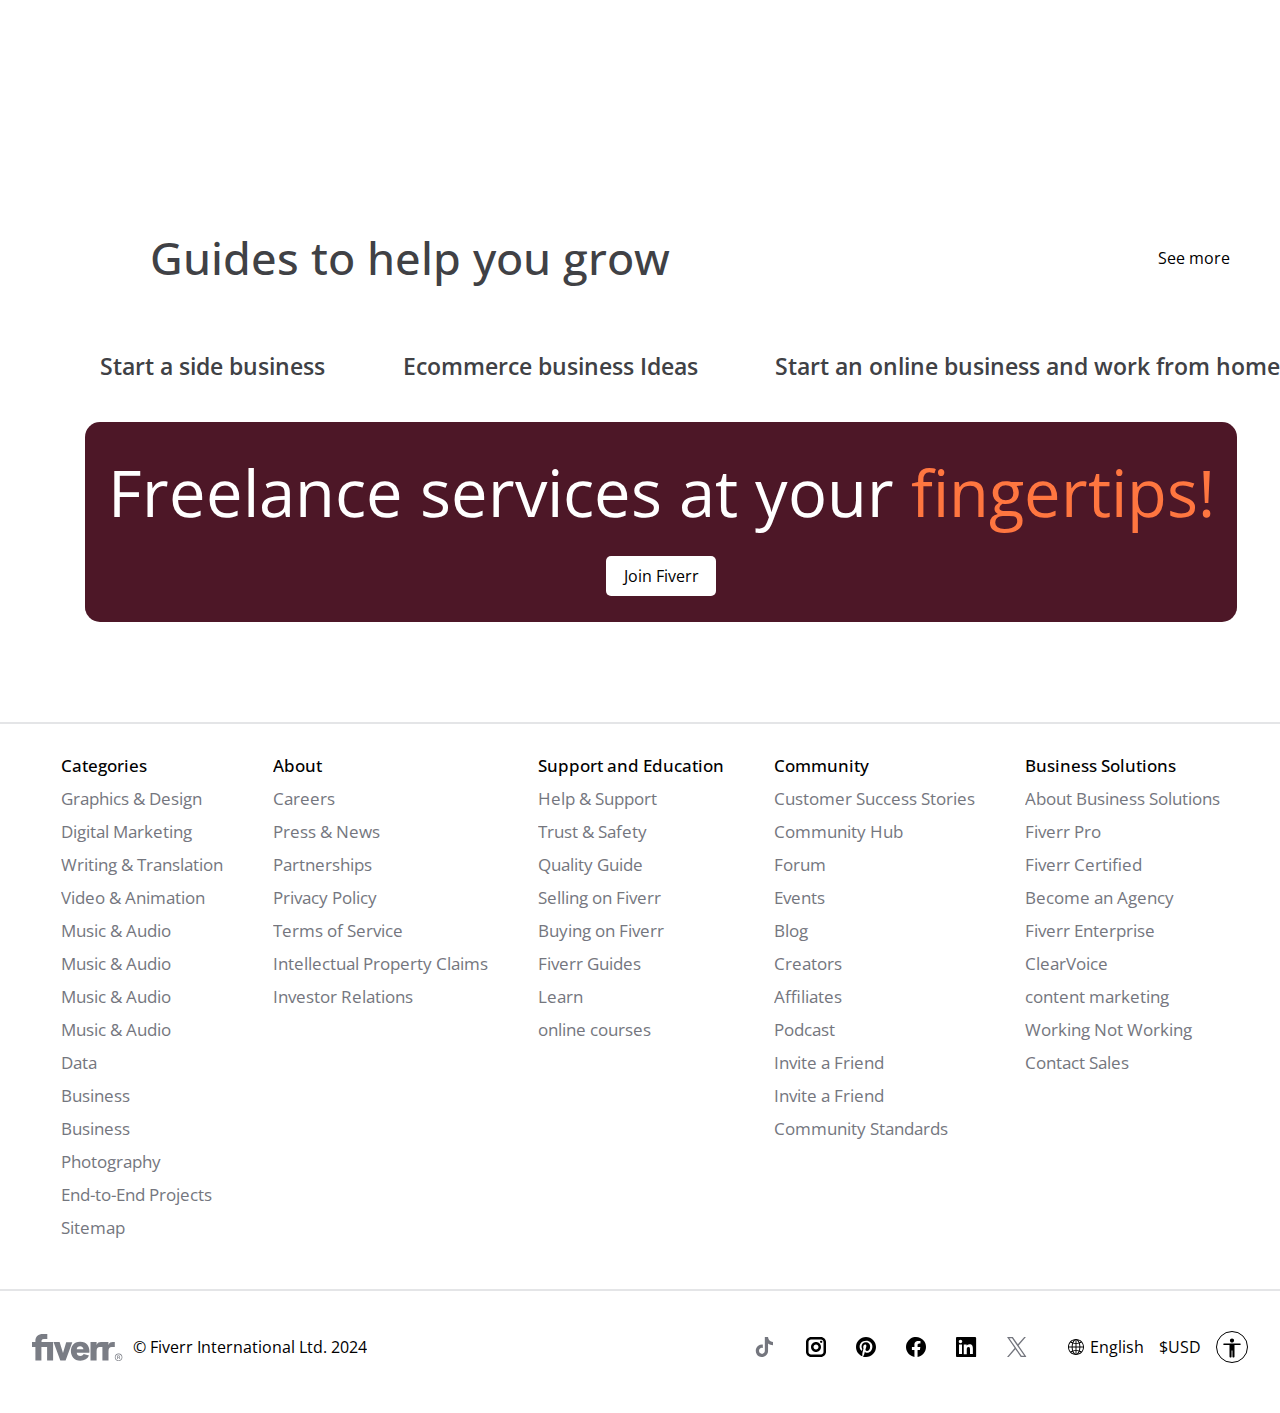
==== commit 7d29de87: "removed the K at the top" ====
--- a/index.html
+++ b/index.html
@@ -1,4 +1,4 @@
-<!DOCTYPE html>k.
+<!DOCTYPE html>
 <html lang="en">
 <head>
     <meta charset="UTF-8">
